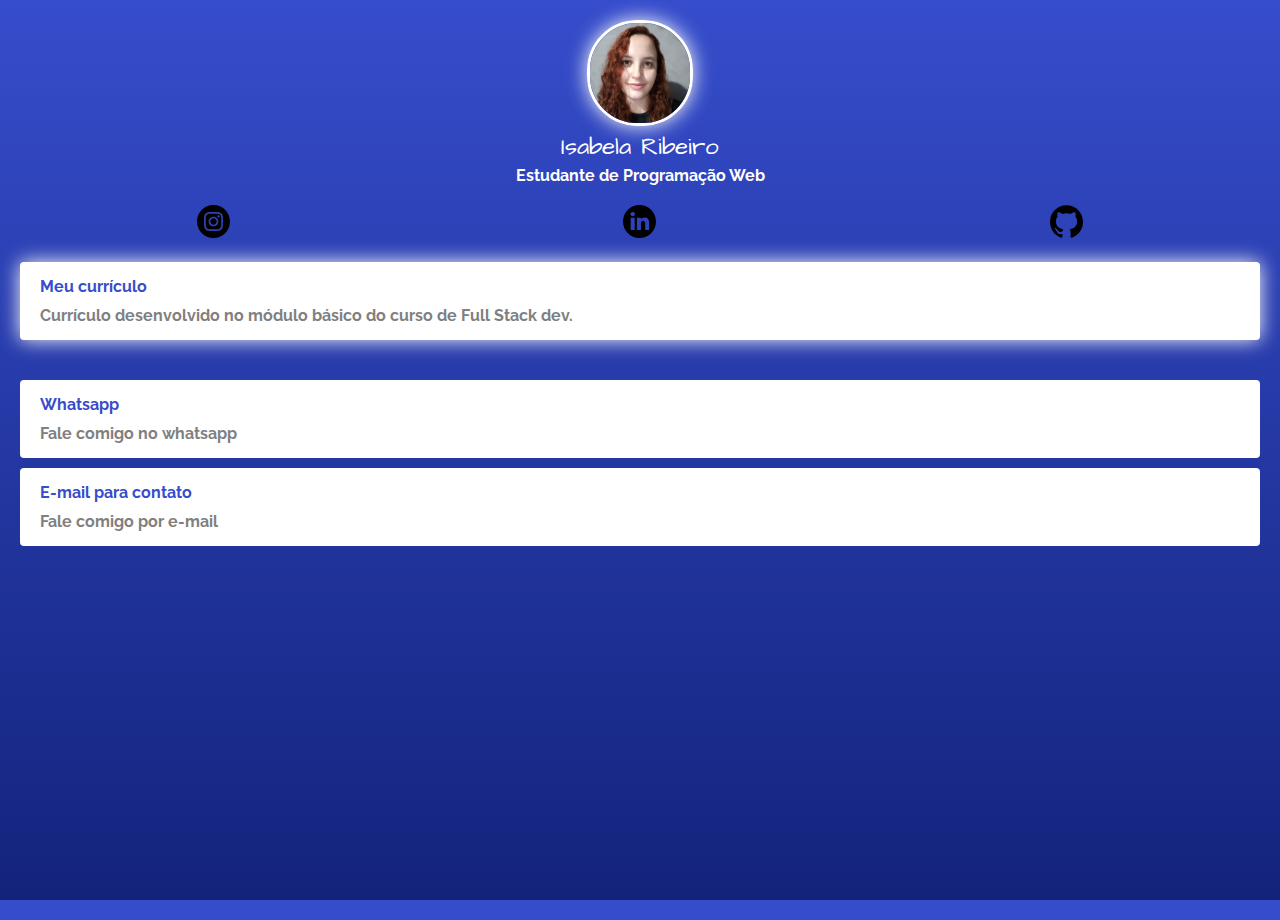
==== isabeiro.github.io/linktree-isabela-ribeiro/index.html @ 9b7106ba "Add files via upload" ====
<!DOCTYPE html>
<html lang="en">
<head>
    <meta charset="UTF-8">
    <meta http-equiv="X-UA-Compatible" content="IE=edge">
    <meta name="viewport" content="width=device-width, initial-scale=1.0">
    <title>Linktree</title>
    <link rel="preconnect" href="https://fonts.gstatic.com">
    <link href="https://fonts.googleapis.com/css2?family=Architects+Daughter&family=Raleway&display=swap" rel="stylesheet">
    <link rel="stylesheet" href="css/style.css">
</head>
<body>

    <div class="profile">
        <img src="img/Isabela.jpg" alt="Isabela" class="avatar">
        <h1>Isabela Ribeiro</h1>
        <h2>Estudante de Programação Web</h2>
    </div>

    <ul class="social">
        <li>
            <a href="https://www.instagram.com/iisabeiro/" target="_blank">
                <img src="img/insta.svg" alt="Instagram">
            </a>
        </li>
        <li>
            <a href="https://www.linkedin.com/in/isabela-ribeiro-/" target="_blank">
                <img src="img/linkedin.svg" alt="Linkedin">
            </a>
        </li>
        <li>
            <a href="https://github.com/isabeiro" target="_blank">
                <img src="img/github.svg" alt="Github">
            </a>
        </li>
    </ul>

    <ul class="links-list">
        <div class="iluminados">
            <li>
                <a href="Currículo/curriculo.html" target="_blank">
                    Meu currículo
                    <span>Currículo desenvolvido no módulo básico do curso de Full Stack dev.</span>
                </a>
            </li>
        </div>
        <li>
            <a href="http://wa.me/5511953699034" target="_blank">
                Whatsapp
                <span>Fale comigo no whatsapp</span>
            </a>
        </li>
        <li>
            <a href="mailto:r_isabela@outlook.com" target="_blank">
                E-mail para contato
                <span>Fale comigo por e-mail</span>
            </a>
        </li>
    </ul>

</body>
</html>
---- isabeiro.github.io/linktree-isabela-ribeiro/css/style.css ----
* {
    margin: 0%;
    padding: 0%;
}

html, body {
    height: 100%;
}

body{
    font-family: 'Raleway', sans-serif;
    color: white;
    background: rgb(54,77,204);
    background: linear-gradient(180deg, rgba(54,77,204,1) 0%, rgba(19,35,124,1) 100%);
}

.avatar {
    width: 100px;
    border-radius: 50px;
    border: 3px solid white;
    box-shadow: 0 0 20px white;
}

h1 {
    font-family: 'Architects Daughter', cursive;
    font-weight: 100;
    font-size: 24px;
    margin-bottom: 2px;
}

h2 {
    font-size: 16px;
}

.profile {
    margin-top: 20px;
    text-align: center;
}

.social {
    display: flex;
    justify-content: space-around; /*só funciona no flex*/
    list-style: none;
    margin: 20px 0;
}

.social img {
    width: 33px;
}

.links-list {
    list-style: none;
}

.links-list li {
    margin: 10px 20px;
}

.links-list li a {
    display: block;
    background: white;
    padding: 15px 20px;
    border-radius: 4px;
    text-decoration: none;
    color: rgb(54,77,204);
    font-weight: bold;
}

.links-list li a span {
    color: gray;
    display: block;
    margin-top: 10px;
}

.iluminados {
    margin-bottom: 40px;
}

.iluminados li a {
    box-shadow: 0 0 20px white;
}
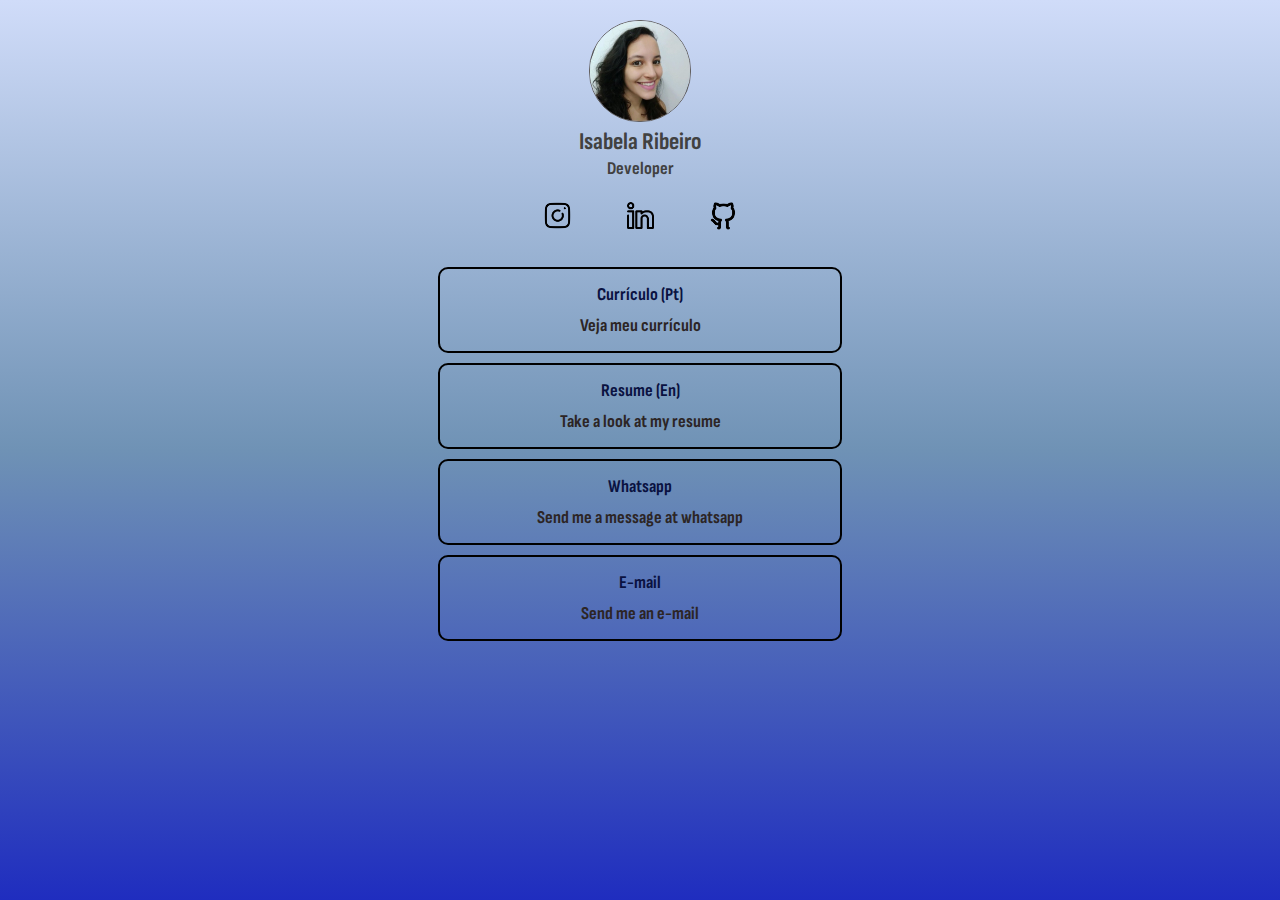
==== commit 3d7f617a: "Add files via upload" ====
--- a/isabeiro.github.io/linktree-isabela-ribeiro/index.html
+++ b/isabeiro.github.io/linktree-isabela-ribeiro/index.html
@@ -14,46 +14,51 @@
     <div class="profile">
         <img src="img/Isabela.jpg" alt="Isabela" class="avatar">
         <h1>Isabela Ribeiro</h1>
-        <h2>Estudante de Programação Web</h2>
+        <h2>Developer</h2>
     </div>
 
     <ul class="social">
         <li>
             <a href="https://www.instagram.com/iisabeiro/" target="_blank">
-                <img src="img/insta.svg" alt="Instagram">
+                <img src="img/logo-instagram.png" alt="Instagram">
             </a>
         </li>
         <li>
             <a href="https://www.linkedin.com/in/isabela-ribeiro-/" target="_blank">
-                <img src="img/linkedin.svg" alt="Linkedin">
+                <img src="img/logo-linkedin.png" alt="Linkedin">
             </a>
         </li>
         <li>
             <a href="https://github.com/isabeiro" target="_blank">
-                <img src="img/github.svg" alt="Github">
+                <img src="img/logo-github.png" alt="Github">
             </a>
         </li>
     </ul>
 
     <ul class="links-list">
-        <div class="iluminados">
-            <li>
-                <a href="Currículo/curriculo.html" target="_blank">
-                    Meu currículo
-                    <span>Currículo desenvolvido no módulo básico do curso de Full Stack dev.</span>
-                </a>
-            </li>
-        </div>
+        
         <li>
-            <a href="http://wa.me/5511953699034" target="_blank">
+            <a href="Currículo/curriculo.html" target="_blank">
+                Currículo (Pt)
+                <span>Veja meu currículo</span>
+            </a>
+        </li>
+        <li>
+            <a href="Currículo/resume.html" target="_blank">
+                Resume (En)
+                <span>Take a look at my resume</span>
+            </a>
+        </li>
+        <li>
+            <a href="http://wa.me/351912559351" target="_blank">
                 Whatsapp
-                <span>Fale comigo no whatsapp</span>
+                <span>Send me a message at whatsapp</span>
             </a>
         </li>
         <li>
             <a href="mailto:r_isabela@outlook.com" target="_blank">
-                E-mail para contato
-                <span>Fale comigo por e-mail</span>
+                E-mail
+                <span>Send me an e-mail</span>
             </a>
         </li>
     </ul>
--- a/isabeiro.github.io/linktree-isabela-ribeiro/css/style.css
+++ b/isabeiro.github.io/linktree-isabela-ribeiro/css/style.css
@@ -1,6 +1,9 @@
+@import url('https://fonts.googleapis.com/css2?family=Fraunces:opsz,wght@9..144,700&family=Sofia+Sans+Condensed:ital,wght@0,200;0,300;0,400;1,400&display=swap');
+
 * {
     margin: 0%;
     padding: 0%;
+    font-family: 'Sofia Sans Condensed', sans-serif;
 }
 
 html, body {
@@ -8,28 +11,27 @@
 }
 
 body{
-    font-family: 'Raleway', sans-serif;
-    color: white;
-    background: rgb(54,77,204);
-    background: linear-gradient(180deg, rgba(54,77,204,1) 0%, rgba(19,35,124,1) 100%);
+    display: flex;
+    flex-direction: column;
+    align-items: center;
+    color: rgb(65, 65, 65);
+    background: linear-gradient(180deg, rgba(208,220,249,1) 0%, rgba(111,146,181,1) 50%, rgba(31,45,191,1) 100%);
 }
 
 .avatar {
     width: 100px;
     border-radius: 50px;
-    border: 3px solid white;
-    box-shadow: 0 0 20px white;
+    border: 1px solid rgb(99, 96, 96);
 }
 
 h1 {
-    font-family: 'Architects Daughter', cursive;
-    font-weight: 100;
+    font-weight: 400px;
     font-size: 24px;
     margin-bottom: 2px;
 }
 
 h2 {
-    font-size: 16px;
+    font-size: 18px;
 }
 
 .profile {
@@ -46,6 +48,7 @@
 
 .social img {
     width: 33px;
+    padding: 0 25px;
 }
 
 .links-list {
@@ -53,29 +56,36 @@
 }
 
 .links-list li {
+    font-size: 18px;
+    width: 400px;
     margin: 10px 20px;
+    border: solid 2px black;
+    border-radius: 10px;
 }
 
 .links-list li a {
     display: block;
-    background: white;
+    text-align: center;
     padding: 15px 20px;
-    border-radius: 4px;
     text-decoration: none;
-    color: rgb(54,77,204);
+    color: rgb(10, 18, 65);
     font-weight: bold;
 }
 
 .links-list li a span {
-    color: gray;
+    color: #2c2525;
     display: block;
     margin-top: 10px;
 }
 
-.iluminados {
-    margin-bottom: 40px;
+@media (max-width: 443px) {
+    .links-list li {
+        width: 350px;
+    }
 }
 
-.iluminados li a {
-    box-shadow: 0 0 20px white;
+@media (max-width: 393px) {
+    .links-list li {
+        width: 250px;
+    }
 }
